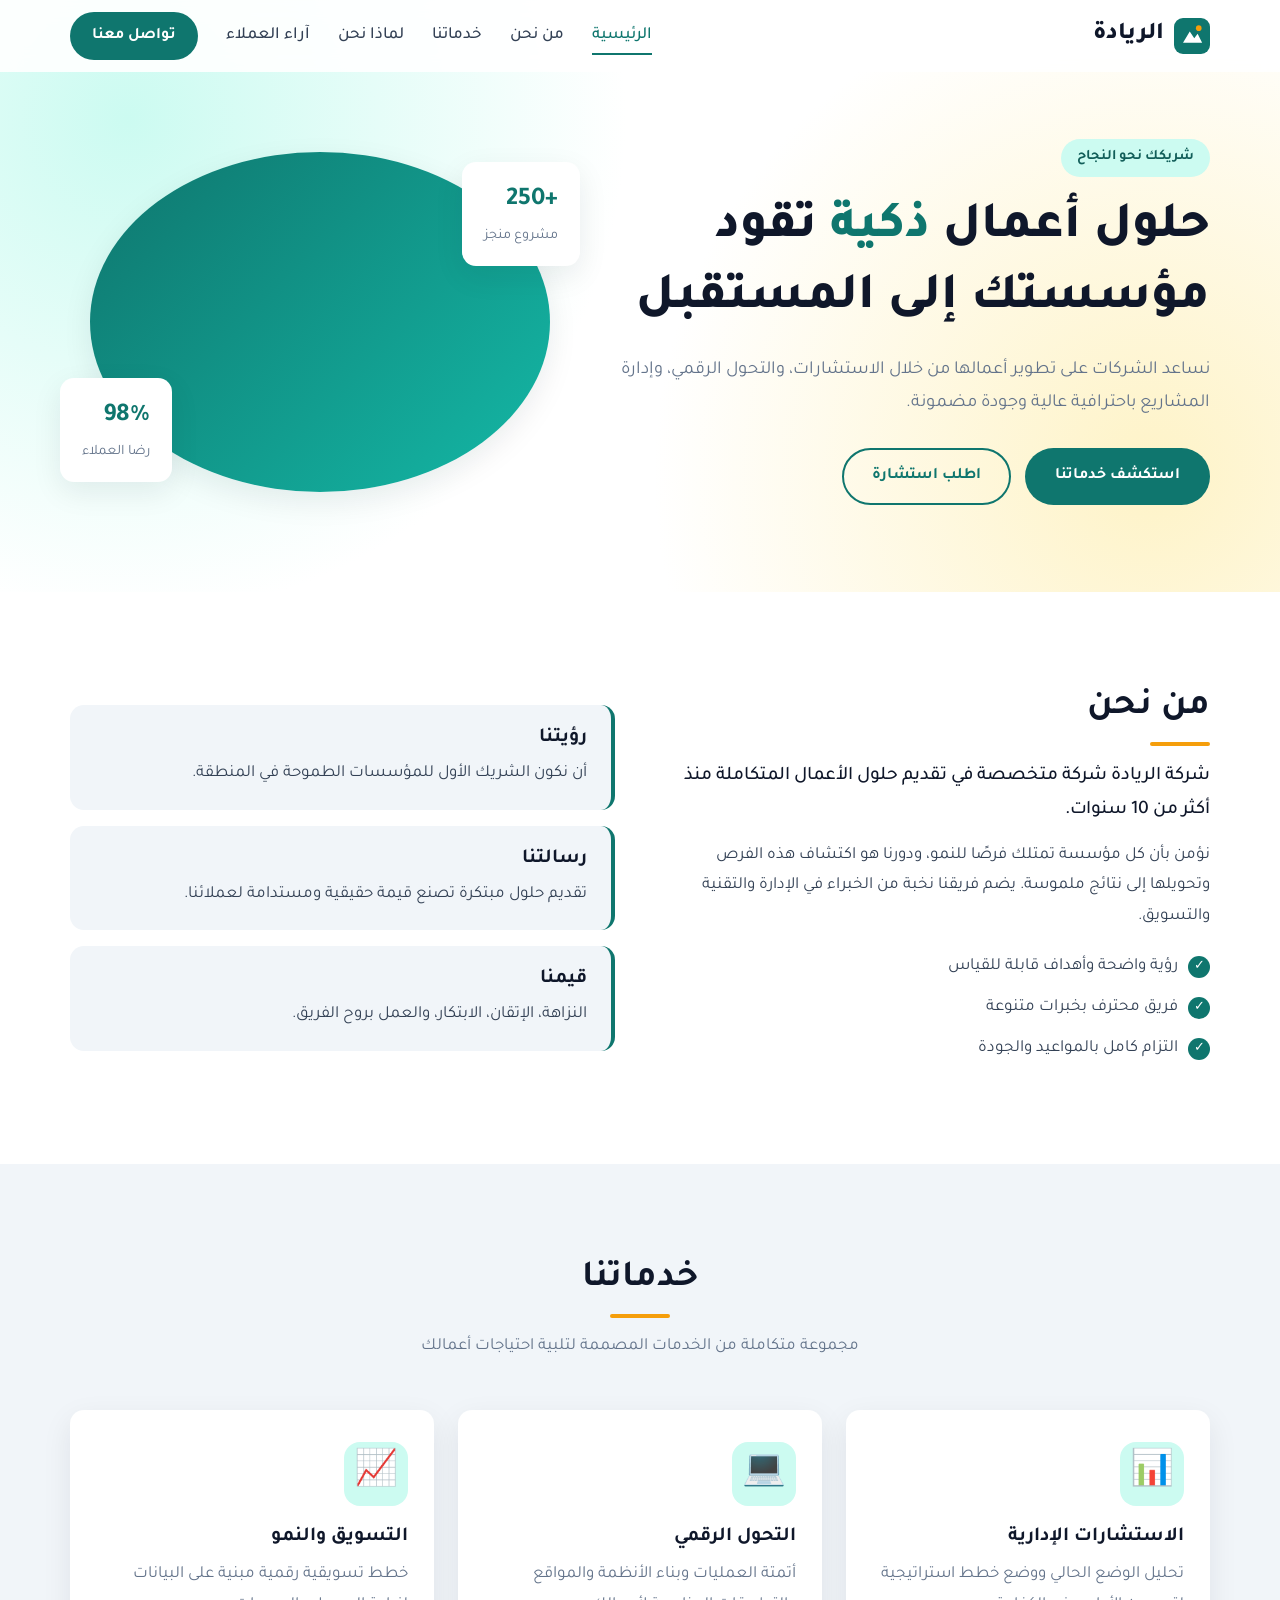
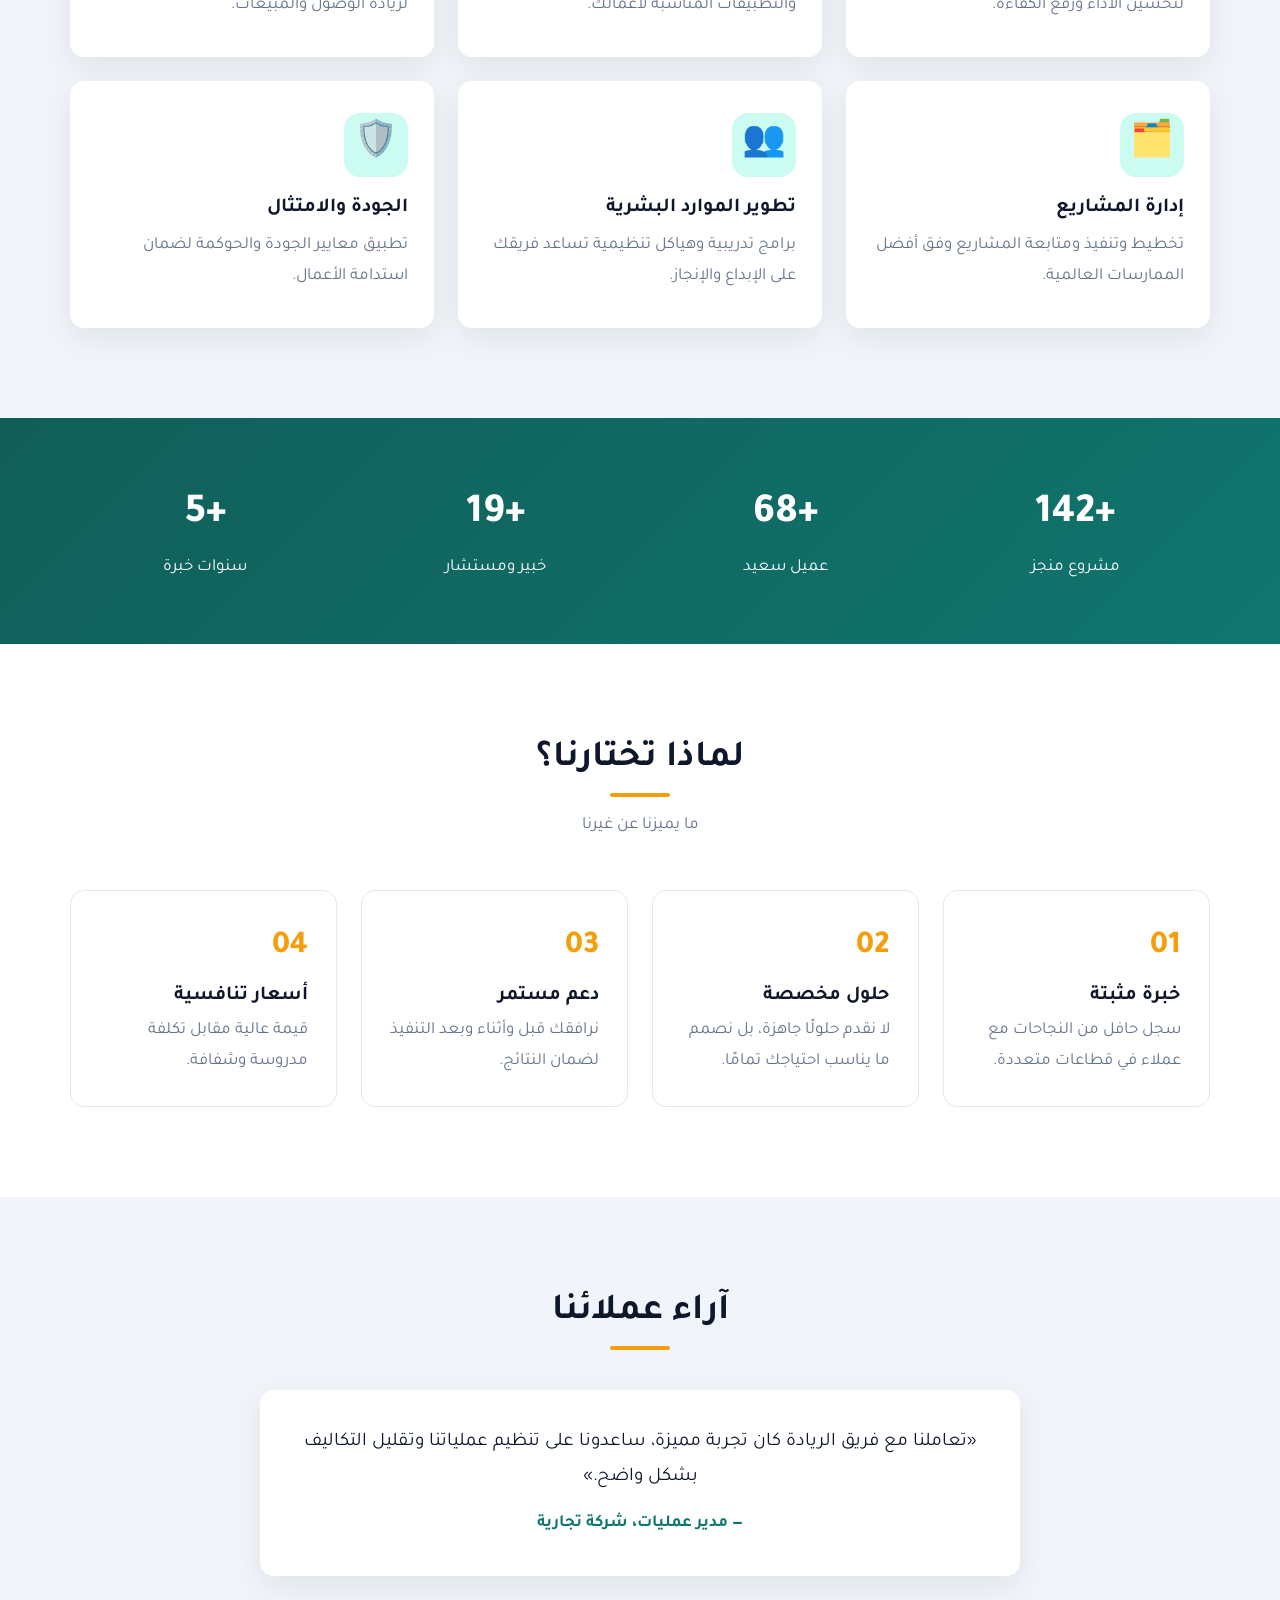
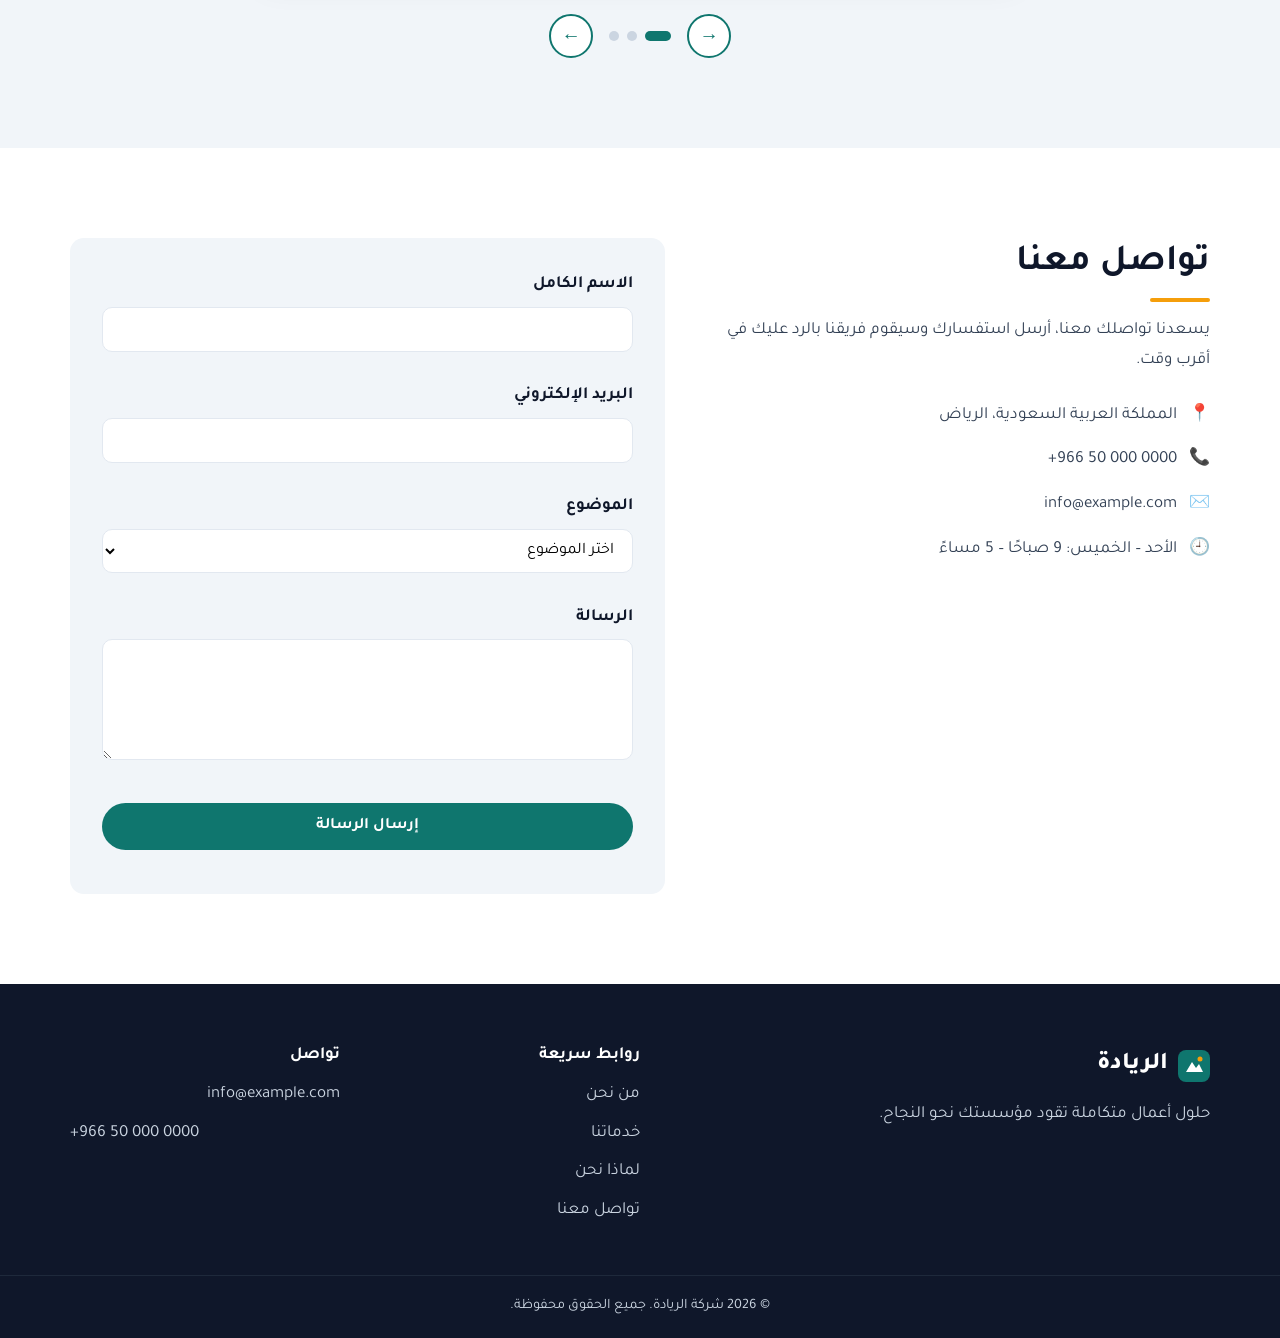
==== company-website/index.html @ 2f52f38e "أول نسخة: كل المشاريع وصفحة البورتفوليو" ====
<!DOCTYPE html>
<html lang="ar" dir="rtl">
<head>
  <meta charset="UTF-8">
  <meta name="viewport" content="width=device-width, initial-scale=1.0">
  <title>شركة الريادة | حلول أعمال متكاملة</title>
  <meta name="description" content="شركة الريادة - نقدم حلول أعمال وتقنية متكاملة تساعد مؤسستك على النمو.">
  <link rel="icon" href="assets/favicon.svg" type="image/svg+xml">
  <link rel="preconnect" href="https://fonts.googleapis.com">
  <link rel="preconnect" href="https://fonts.gstatic.com" crossorigin>
  <link href="https://fonts.googleapis.com/css2?family=Tajawal:wght@400;500;700;800&display=swap" rel="stylesheet">
  <link rel="stylesheet" href="css/style.css">
</head>
<body>

  <!-- الشريط العلوي -->
  <header class="header" id="header">
    <div class="container nav-wrap">
      <a href="#home" class="logo">
        <img src="assets/favicon.svg" alt="" width="36" height="36">
        <span>الريادة</span>
      </a>
      <button class="menu-toggle" id="menuToggle" aria-label="فتح القائمة" aria-expanded="false" aria-controls="navMenu">
        <span></span><span></span><span></span>
      </button>
      <nav class="nav" id="navMenu">
        <a href="#home" class="nav-link active">الرئيسية</a>
        <a href="#about" class="nav-link">من نحن</a>
        <a href="#services" class="nav-link">خدماتنا</a>
        <a href="#why" class="nav-link">لماذا نحن</a>
        <a href="#testimonials" class="nav-link">آراء العملاء</a>
        <a href="#contact" class="btn btn-primary btn-sm">تواصل معنا</a>
      </nav>
    </div>
  </header>

  <main>
    <!-- الواجهة الرئيسية -->
    <section class="hero" id="home">
      <div class="container hero-grid">
        <div class="hero-text">
          <span class="badge">شريكك نحو النجاح</span>
          <h1>حلول أعمال <span class="highlight">ذكية</span> تقود مؤسستك إلى المستقبل</h1>
          <p>نساعد الشركات على تطوير أعمالها من خلال الاستشارات، والتحول الرقمي، وإدارة المشاريع باحترافية عالية وجودة مضمونة.</p>
          <div class="hero-actions">
            <a href="#services" class="btn btn-primary">استكشف خدماتنا</a>
            <a href="#contact" class="btn btn-outline">اطلب استشارة</a>
          </div>
        </div>
        <div class="hero-visual" aria-hidden="true">
          <div class="card-float c1"><strong>+250</strong><span>مشروع منجز</span></div>
          <div class="card-float c2"><strong>98%</strong><span>رضا العملاء</span></div>
          <div class="circle"></div>
        </div>
      </div>
    </section>

    <!-- من نحن -->
    <section class="section" id="about">
      <div class="container about-grid">
        <div>
          <h2 class="section-title">من نحن</h2>
          <p class="lead">شركة الريادة شركة متخصصة في تقديم حلول الأعمال المتكاملة منذ أكثر من 10 سنوات.</p>
          <p>نؤمن بأن كل مؤسسة تمتلك فرصًا للنمو، ودورنا هو اكتشاف هذه الفرص وتحويلها إلى نتائج ملموسة. يضم فريقنا نخبة من الخبراء في الإدارة والتقنية والتسويق.</p>
          <ul class="check-list">
            <li>رؤية واضحة وأهداف قابلة للقياس</li>
            <li>فريق محترف بخبرات متنوعة</li>
            <li>التزام كامل بالمواعيد والجودة</li>
          </ul>
        </div>
        <div class="about-cards">
          <div class="mini-card"><h3>رؤيتنا</h3><p>أن نكون الشريك الأول للمؤسسات الطموحة في المنطقة.</p></div>
          <div class="mini-card"><h3>رسالتنا</h3><p>تقديم حلول مبتكرة تصنع قيمة حقيقية ومستدامة لعملائنا.</p></div>
          <div class="mini-card"><h3>قيمنا</h3><p>النزاهة، الإتقان، الابتكار، والعمل بروح الفريق.</p></div>
        </div>
      </div>
    </section>

    <!-- الخدمات -->
    <section class="section section-alt" id="services">
      <div class="container">
        <h2 class="section-title center">خدماتنا</h2>
        <p class="section-sub">مجموعة متكاملة من الخدمات المصممة لتلبية احتياجات أعمالك</p>
        <div class="services-grid">
          <article class="service-card">
            <div class="icon">📊</div>
            <h3>الاستشارات الإدارية</h3>
            <p>تحليل الوضع الحالي ووضع خطط استراتيجية لتحسين الأداء ورفع الكفاءة.</p>
          </article>
          <article class="service-card">
            <div class="icon">💻</div>
            <h3>التحول الرقمي</h3>
            <p>أتمتة العمليات وبناء الأنظمة والمواقع والتطبيقات المناسبة لأعمالك.</p>
          </article>
          <article class="service-card">
            <div class="icon">📈</div>
            <h3>التسويق والنمو</h3>
            <p>خطط تسويقية رقمية مبنية على البيانات لزيادة الوصول والمبيعات.</p>
          </article>
          <article class="service-card">
            <div class="icon">🗂️</div>
            <h3>إدارة المشاريع</h3>
            <p>تخطيط وتنفيذ ومتابعة المشاريع وفق أفضل الممارسات العالمية.</p>
          </article>
          <article class="service-card">
            <div class="icon">👥</div>
            <h3>تطوير الموارد البشرية</h3>
            <p>برامج تدريبية وهياكل تنظيمية تساعد فريقك على الإبداع والإنجاز.</p>
          </article>
          <article class="service-card">
            <div class="icon">🛡️</div>
            <h3>الجودة والامتثال</h3>
            <p>تطبيق معايير الجودة والحوكمة لضمان استدامة الأعمال.</p>
          </article>
        </div>
      </div>
    </section>

    <!-- الإحصائيات -->
    <section class="stats">
      <div class="container stats-grid">
        <div class="stat"><strong class="counter" data-target="250">0</strong><span>مشروع منجز</span></div>
        <div class="stat"><strong class="counter" data-target="120">0</strong><span>عميل سعيد</span></div>
        <div class="stat"><strong class="counter" data-target="35">0</strong><span>خبير ومستشار</span></div>
        <div class="stat"><strong class="counter" data-target="10">0</strong><span>سنوات خبرة</span></div>
      </div>
    </section>

    <!-- لماذا نحن -->
    <section class="section" id="why">
      <div class="container">
        <h2 class="section-title center">لماذا تختارنا؟</h2>
        <p class="section-sub">ما يميزنا عن غيرنا</p>
        <div class="why-grid">
          <div class="why-item"><span class="num">01</span><h3>خبرة مثبتة</h3><p>سجل حافل من النجاحات مع عملاء في قطاعات متعددة.</p></div>
          <div class="why-item"><span class="num">02</span><h3>حلول مخصصة</h3><p>لا نقدم حلولًا جاهزة، بل نصمم ما يناسب احتياجك تمامًا.</p></div>
          <div class="why-item"><span class="num">03</span><h3>دعم مستمر</h3><p>نرافقك قبل وأثناء وبعد التنفيذ لضمان النتائج.</p></div>
          <div class="why-item"><span class="num">04</span><h3>أسعار تنافسية</h3><p>قيمة عالية مقابل تكلفة مدروسة وشفافة.</p></div>
        </div>
      </div>
    </section>

    <!-- آراء العملاء -->
    <section class="section section-alt" id="testimonials">
      <div class="container">
        <h2 class="section-title center">آراء عملائنا</h2>
        <div class="slider" id="slider">
          <div class="slides">
            <blockquote class="slide active">
              <p>«تعاملنا مع فريق الريادة كان تجربة مميزة، ساعدونا على تنظيم عملياتنا وتقليل التكاليف بشكل واضح.»</p>
              <cite>— مدير عمليات، شركة تجارية</cite>
            </blockquote>
            <blockquote class="slide">
              <p>«احترافية عالية والتزام بالمواعيد. أنصح بهم لأي مؤسسة تبحث عن التطوير الحقيقي.»</p>
              <cite>— رئيس تنفيذي، مؤسسة خدمية</cite>
            </blockquote>
            <blockquote class="slide">
              <p>«مشروع التحول الرقمي الذي نفذوه غيّر طريقة عملنا بالكامل للأفضل.»</p>
              <cite>— مدير تقنية المعلومات، شركة صناعية</cite>
            </blockquote>
          </div>
          <div class="slider-controls">
            <button class="slider-btn" id="prevSlide" aria-label="السابق">→</button>
            <div class="dots" id="dots"></div>
            <button class="slider-btn" id="nextSlide" aria-label="التالي">←</button>
          </div>
        </div>
      </div>
    </section>

    <!-- تواصل معنا -->
    <section class="section" id="contact">
      <div class="container contact-grid">
        <div>
          <h2 class="section-title">تواصل معنا</h2>
          <p>يسعدنا تواصلك معنا، أرسل استفسارك وسيقوم فريقنا بالرد عليك في أقرب وقت.</p>
          <ul class="contact-info">
            <li><span>📍</span> المملكة العربية السعودية، الرياض</li>
            <li><span>📞</span> <a href="tel:+966500000000" dir="ltr">+966 50 000 0000</a></li>
            <li><span>✉️</span> <a href="mailto:info@example.com">info@example.com</a></li>
            <li><span>🕘</span> الأحد – الخميس: 9 صباحًا – 5 مساءً</li>
          </ul>
        </div>
        <form class="contact-form" id="contactForm" novalidate>
          <div class="field">
            <label for="name">الاسم الكامل</label>
            <input type="text" id="name" name="name" required>
            <small class="error"></small>
          </div>
          <div class="field">
            <label for="email">البريد الإلكتروني</label>
            <input type="email" id="email" name="email" dir="ltr" required>
            <small class="error"></small>
          </div>
          <div class="field">
            <label for="subject">الموضوع</label>
            <select id="subject" name="subject" required>
              <option value="">اختر الموضوع</option>
              <option>طلب استشارة</option>
              <option>استفسار عن خدمة</option>
              <option>شراكة</option>
              <option>أخرى</option>
            </select>
            <small class="error"></small>
          </div>
          <div class="field">
            <label for="message">الرسالة</label>
            <textarea id="message" name="message" rows="5" required></textarea>
            <small class="error"></small>
          </div>
          <button type="submit" class="btn btn-primary btn-block">إرسال الرسالة</button>
          <p class="form-status" id="formStatus" role="status"></p>
        </form>
      </div>
    </section>
  </main>

  <footer class="footer">
    <div class="container footer-grid">
      <div>
        <a href="#home" class="logo light"><img src="assets/favicon.svg" alt="" width="32" height="32"><span>الريادة</span></a>
        <p>حلول أعمال متكاملة تقود مؤسستك نحو النجاح.</p>
      </div>
      <div>
        <h4>روابط سريعة</h4>
        <a href="#about">من نحن</a>
        <a href="#services">خدماتنا</a>
        <a href="#why">لماذا نحن</a>
        <a href="#contact">تواصل معنا</a>
      </div>
      <div>
        <h4>تواصل</h4>
        <a href="mailto:info@example.com">info@example.com</a>
        <a href="tel:+966500000000" dir="ltr">+966 50 000 0000</a>
      </div>
    </div>
    <div class="copyright">© <span id="year"></span> شركة الريادة. جميع الحقوق محفوظة.</div>
  </footer>

  <button class="to-top" id="toTop" aria-label="العودة للأعلى">↑</button>

  <script src="js/main.js"></script>
</body>
</html>
---- company-website/css/style.css ----
:root {
  --primary: #0f766e;
  --primary-dark: #115e59;
  --accent: #f59e0b;
  --dark: #0f172a;
  --text: #334155;
  --muted: #64748b;
  --bg: #ffffff;
  --bg-alt: #f1f5f9;
  --border: #e2e8f0;
  --radius: 14px;
  --shadow: 0 10px 30px rgba(15, 23, 42, .08);
  --header-h: 72px;
}

*, *::before, *::after { box-sizing: border-box; margin: 0; padding: 0; }
html { scroll-behavior: smooth; scroll-padding-top: var(--header-h); }
body {
  font-family: 'Tajawal', Tahoma, Arial, sans-serif;
  color: var(--text);
  background: var(--bg);
  line-height: 1.8;
  font-size: 17px;
  overflow-x: hidden;
}
img { max-width: 100%; display: block; }
a { color: inherit; text-decoration: none; }
h1, h2, h3, h4 { color: var(--dark); line-height: 1.4; }
.container { width: min(1140px, 100% - 32px); margin-inline: auto; }

/* أزرار */
.btn {
  display: inline-block; padding: 12px 28px; border-radius: 999px;
  font-weight: 700; font-family: inherit; font-size: 1rem;
  border: 2px solid transparent; cursor: pointer; transition: .25s;
}
.btn-primary { background: var(--primary); color: #fff; }
.btn-primary:hover { background: var(--primary-dark); transform: translateY(-2px); }
.btn-outline { border-color: var(--primary); color: var(--primary); }
.btn-outline:hover { background: var(--primary); color: #fff; }
.btn-sm { padding: 8px 20px; }
.btn-block { width: 100%; }

/* الهيدر */
.header {
  position: fixed; inset: 0 0 auto 0; height: var(--header-h); z-index: 100;
  background: rgba(255,255,255,.9); backdrop-filter: blur(10px);
  transition: box-shadow .3s;
}
.header.scrolled { box-shadow: 0 2px 20px rgba(0,0,0,.08); }
.nav-wrap { height: 100%; display: flex; align-items: center; justify-content: space-between; }
.logo { display: flex; align-items: center; gap: 10px; font-size: 1.5rem; font-weight: 800; color: var(--dark); }
.logo.light { color: #fff; }
.nav { display: flex; align-items: center; gap: 28px; }
.nav-link { font-weight: 500; position: relative; transition: color .2s; }
.nav-link::after {
  content: ""; position: absolute; bottom: -4px; right: 0; width: 0; height: 2px;
  background: var(--primary); transition: width .25s;
}
.nav-link:hover, .nav-link.active { color: var(--primary); }
.nav-link:hover::after, .nav-link.active::after { width: 100%; }

.menu-toggle { display: none; background: none; border: 0; cursor: pointer; padding: 8px; }
.menu-toggle span { display: block; width: 26px; height: 3px; margin: 5px 0; background: var(--dark); border-radius: 3px; transition: .3s; }
.menu-toggle.open span:nth-child(1) { transform: translateY(8px) rotate(45deg); }
.menu-toggle.open span:nth-child(2) { opacity: 0; }
.menu-toggle.open span:nth-child(3) { transform: translateY(-8px) rotate(-45deg); }

/* الواجهة */
.hero {
  padding: calc(var(--header-h) + 60px) 0 80px;
  background: radial-gradient(circle at 10% 20%, #ccfbf1 0, transparent 40%),
              radial-gradient(circle at 90% 80%, #fef3c7 0, transparent 40%);
}
.hero-grid { display: grid; grid-template-columns: 1.2fr 1fr; gap: 40px; align-items: center; }
.badge { display: inline-block; background: #ccfbf1; color: var(--primary-dark); padding: 6px 16px; border-radius: 999px; font-weight: 700; font-size: .9rem; margin-bottom: 16px; }
.hero h1 { font-size: clamp(2rem, 4.5vw, 3.2rem); font-weight: 800; margin-bottom: 18px; }
.highlight { color: var(--primary); }
.hero p { font-size: 1.15rem; color: var(--muted); margin-bottom: 28px; }
.hero-actions { display: flex; gap: 14px; flex-wrap: wrap; }
.hero-visual { position: relative; height: 380px; }
.circle {
  position: absolute; inset: 20px; border-radius: 50%;
  background: linear-gradient(135deg, var(--primary), #14b8a6);
  box-shadow: var(--shadow);
}
.card-float {
  position: absolute; z-index: 2; background: #fff; padding: 16px 22px; border-radius: var(--radius);
  box-shadow: var(--shadow); display: flex; flex-direction: column; animation: float 4s ease-in-out infinite;
}
.card-float strong { font-size: 1.6rem; color: var(--primary); }
.card-float span { color: var(--muted); font-size: .9rem; }
.c1 { top: 30px; right: -10px; }
.c2 { bottom: 30px; left: -10px; animation-delay: 2s; }
@keyframes float { 50% { transform: translateY(-12px); } }

/* الأقسام */
.section { padding: 90px 0; }
.section-alt { background: var(--bg-alt); }
.section-title { font-size: clamp(1.7rem, 3vw, 2.3rem); margin-bottom: 14px; position: relative; padding-bottom: 12px; }
.section-title::after { content: ""; position: absolute; bottom: 0; right: 0; width: 60px; height: 4px; background: var(--accent); border-radius: 4px; }
.section-title.center { text-align: center; }
.section-title.center::after { right: 50%; transform: translateX(50%); }
.section-sub { text-align: center; color: var(--muted); margin-bottom: 48px; }
.lead { font-size: 1.2rem; font-weight: 500; color: var(--dark); margin-bottom: 12px; }

.about-grid { display: grid; grid-template-columns: 1fr 1fr; gap: 50px; align-items: center; }
.check-list { list-style: none; margin-top: 20px; }
.check-list li { padding-right: 32px; position: relative; margin-bottom: 10px; }
.check-list li::before { content: "✓"; position: absolute; right: 0; color: #fff; background: var(--primary); width: 22px; height: 22px; border-radius: 50%; display: grid; place-items: center; font-size: .8rem; top: 4px; }
.about-cards { display: grid; gap: 16px; }
.mini-card { background: var(--bg-alt); border-right: 4px solid var(--primary); padding: 20px 24px; border-radius: var(--radius); }
.mini-card h3 { margin-bottom: 6px; }

.services-grid { display: grid; grid-template-columns: repeat(3, 1fr); gap: 24px; }
.service-card { background: #fff; padding: 32px 26px; border-radius: var(--radius); box-shadow: var(--shadow); transition: .3s; border-bottom: 4px solid transparent; }
.service-card:hover { transform: translateY(-8px); border-bottom-color: var(--primary); }
.service-card .icon { font-size: 2.2rem; width: 64px; height: 64px; display: grid; place-items: center; background: #ccfbf1; border-radius: 16px; margin-bottom: 18px; }
.service-card h3 { margin-bottom: 8px; }
.service-card p { color: var(--muted); }

.stats { background: linear-gradient(135deg, var(--primary-dark), var(--primary)); color: #fff; padding: 60px 0; }
.stats-grid { display: grid; grid-template-columns: repeat(4, 1fr); text-align: center; gap: 20px; }
.stat strong { display: block; font-size: 2.6rem; font-weight: 800; }
.stat strong::before { content: "+"; }

.why-grid { display: grid; grid-template-columns: repeat(4, 1fr); gap: 24px; }
.why-item { padding: 28px; border: 1px solid var(--border); border-radius: var(--radius); transition: .3s; }
.why-item:hover { box-shadow: var(--shadow); border-color: transparent; }
.why-item .num { font-size: 2rem; font-weight: 800; color: var(--accent); }
.why-item h3 { margin: 6px 0; }
.why-item p { color: var(--muted); }

/* السلايدر */
.slider { max-width: 760px; margin: 40px auto 0; text-align: center; }
.slides { position: relative; min-height: 200px; }
.slide { position: absolute; inset: 0; opacity: 0; visibility: hidden; transition: opacity .5s; background: #fff; padding: 36px; border-radius: var(--radius); box-shadow: var(--shadow); }
.slide.active { opacity: 1; visibility: visible; position: relative; }
.slide p { font-size: 1.2rem; color: var(--dark); margin-bottom: 14px; }
.slide cite { color: var(--primary); font-style: normal; font-weight: 700; }
.slider-controls { display: flex; justify-content: center; align-items: center; gap: 16px; margin-top: 24px; }
.slider-btn { width: 44px; height: 44px; border-radius: 50%; border: 2px solid var(--primary); background: #fff; color: var(--primary); font-size: 1.2rem; cursor: pointer; transition: .2s; }
.slider-btn:hover { background: var(--primary); color: #fff; }
.dots { display: flex; gap: 8px; }
.dot { width: 10px; height: 10px; border-radius: 50%; background: #cbd5e1; border: 0; cursor: pointer; }
.dot.active { background: var(--primary); width: 26px; border-radius: 6px; }

/* التواصل */
.contact-grid { display: grid; grid-template-columns: 1fr 1.2fr; gap: 50px; }
.contact-info { list-style: none; margin-top: 24px; }
.contact-info li { display: flex; gap: 12px; align-items: center; margin-bottom: 14px; }
.contact-info a:hover { color: var(--primary); }
.contact-form { background: var(--bg-alt); padding: 32px; border-radius: var(--radius); }
.field { margin-bottom: 16px; }
.field label { display: block; font-weight: 700; margin-bottom: 6px; color: var(--dark); }
.field input, .field select, .field textarea {
  width: 100%; padding: 12px 14px; border: 1px solid var(--border); border-radius: 10px;
  font-family: inherit; font-size: 1rem; background: #fff; transition: border-color .2s;
}
.field input:focus, .field select:focus, .field textarea:focus { outline: none; border-color: var(--primary); box-shadow: 0 0 0 3px #ccfbf1; }
.field.invalid input, .field.invalid select, .field.invalid textarea { border-color: #dc2626; }
.error { color: #dc2626; font-size: .85rem; min-height: 1em; display: block; }
.form-status { margin-top: 12px; font-weight: 700; text-align: center; }
.form-status.success { color: var(--primary); }

/* الفوتر */
.footer { background: var(--dark); color: #cbd5e1; padding-top: 60px; }
.footer-grid { display: grid; grid-template-columns: 2fr 1fr 1fr; gap: 30px; padding-bottom: 40px; }
.footer h4 { color: #fff; margin-bottom: 12px; }
.footer-grid > div > a:not(.logo) { display: block; margin-bottom: 8px; transition: color .2s; }
.footer-grid a:hover { color: var(--accent); }
.footer .logo { margin-bottom: 12px; }
.copyright { border-top: 1px solid #1e293b; text-align: center; padding: 18px 0; font-size: .9rem; }

.to-top {
  position: fixed; bottom: 24px; left: 24px; width: 46px; height: 46px; border-radius: 50%;
  border: 0; background: var(--primary); color: #fff; font-size: 1.3rem; cursor: pointer;
  opacity: 0; visibility: hidden; transition: .3s; box-shadow: var(--shadow); z-index: 90;
}
.to-top.show { opacity: 1; visibility: visible; }

/* ظهور تدريجي */
.reveal { opacity: 0; transform: translateY(30px); transition: .7s ease; }
.reveal.visible { opacity: 1; transform: none; }

/* صفحة 404 */
.notfound { min-height: 100vh; display: grid; place-items: center; text-align: center; padding: 16px; }
.notfound h1 { font-size: 6rem; color: var(--primary); }

/* التجاوب */
@media (max-width: 992px) {
  .services-grid { grid-template-columns: repeat(2, 1fr); }
  .why-grid { grid-template-columns: repeat(2, 1fr); }
}
@media (max-width: 820px) {
  .menu-toggle { display: block; }
  .nav {
    position: fixed; top: var(--header-h); right: 0; left: 0;
    flex-direction: column; gap: 0; background: #fff; padding: 10px 16px 20px;
    box-shadow: 0 10px 20px rgba(0,0,0,.08);
    transform: translateY(-120%); transition: transform .3s; z-index: -1;
  }
  .nav.open { transform: none; }
  .nav-link { width: 100%; padding: 12px 0; border-bottom: 1px solid var(--border); }
  .nav-link::after { display: none; }
  .nav .btn { margin-top: 14px; }
  .hero-grid, .about-grid, .contact-grid { grid-template-columns: 1fr; }
  .hero-visual { height: 280px; max-width: 320px; margin-inline: auto; width: 100%; }
  .stats-grid { grid-template-columns: repeat(2, 1fr); }
  .footer-grid { grid-template-columns: 1fr; }
  .section { padding: 64px 0; }
}
@media (max-width: 560px) {
  .services-grid, .why-grid { grid-template-columns: 1fr; }
  .contact-form { padding: 22px; }
  .c1 { right: 0; } .c2 { left: 0; }
}
@media (prefers-reduced-motion: reduce) {
  *, *::before, *::after { animation: none !important; transition: none !important; }
  html { scroll-behavior: auto; }
}
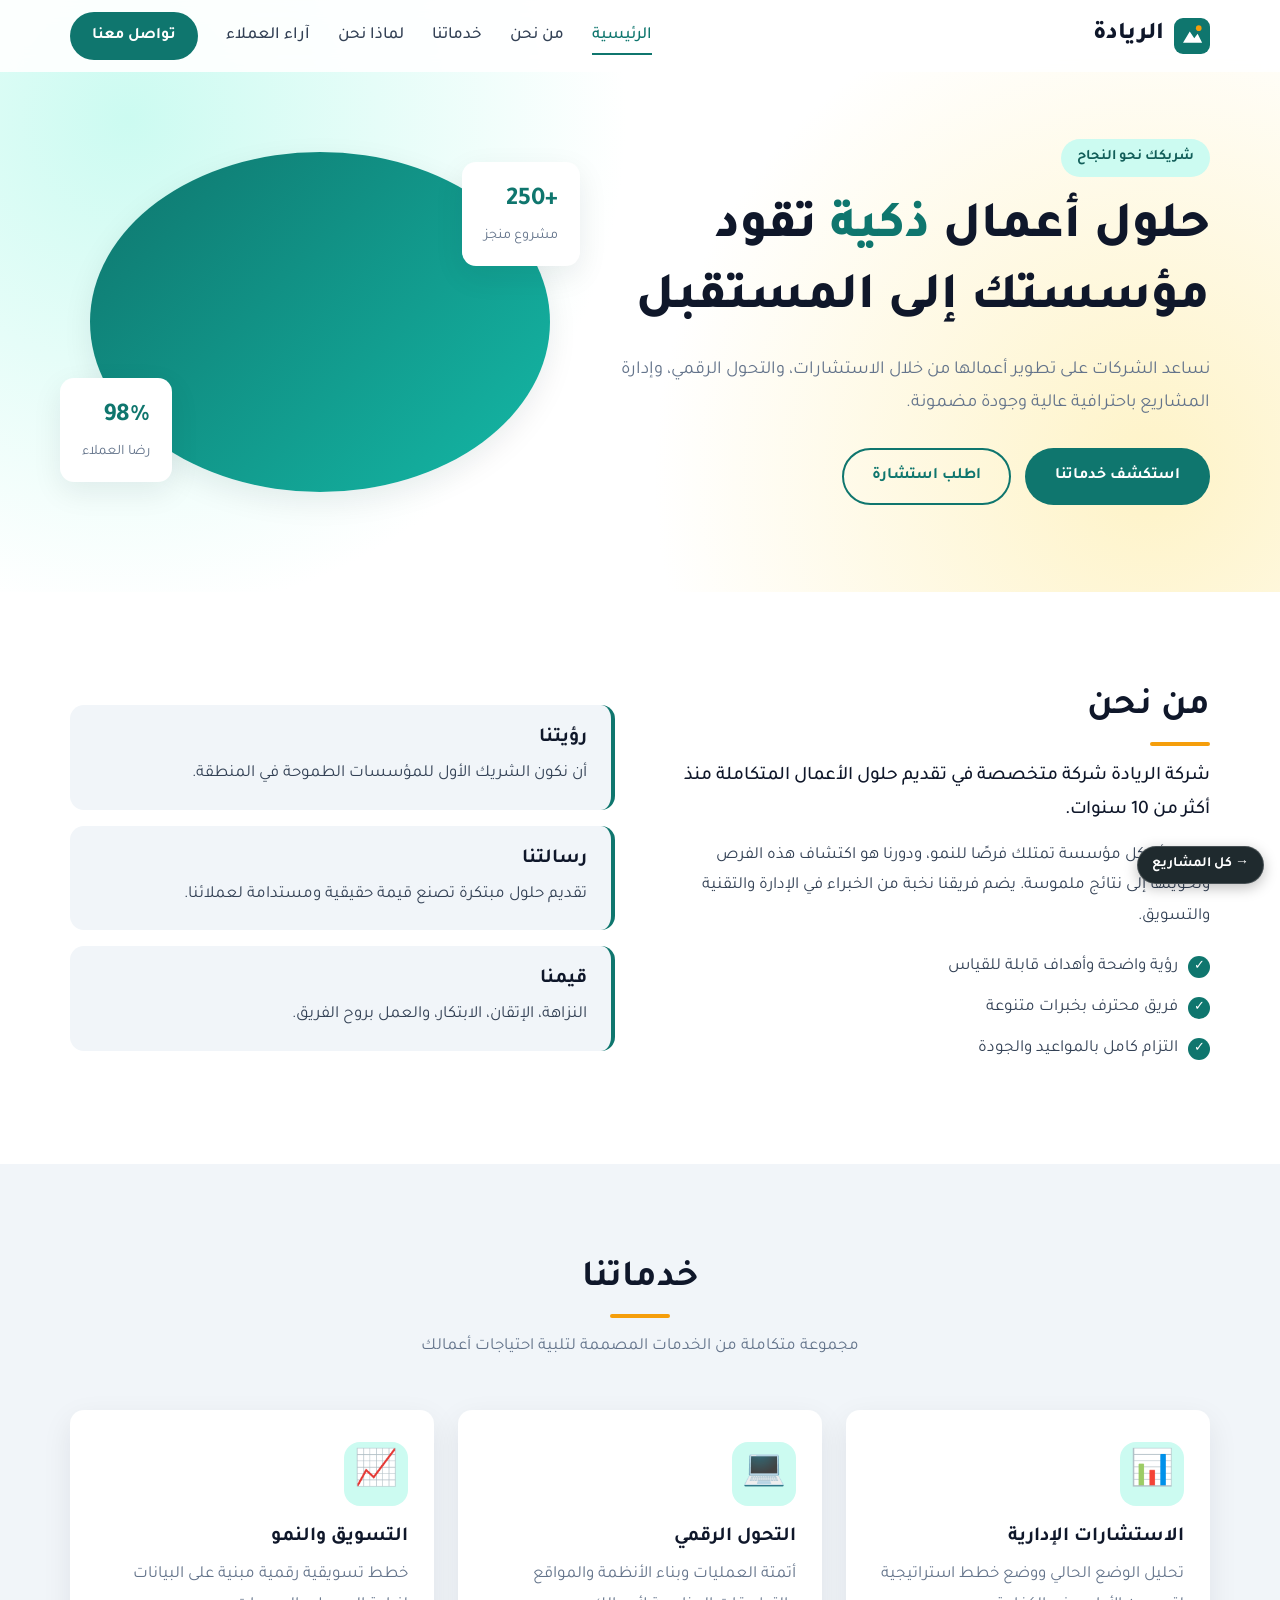
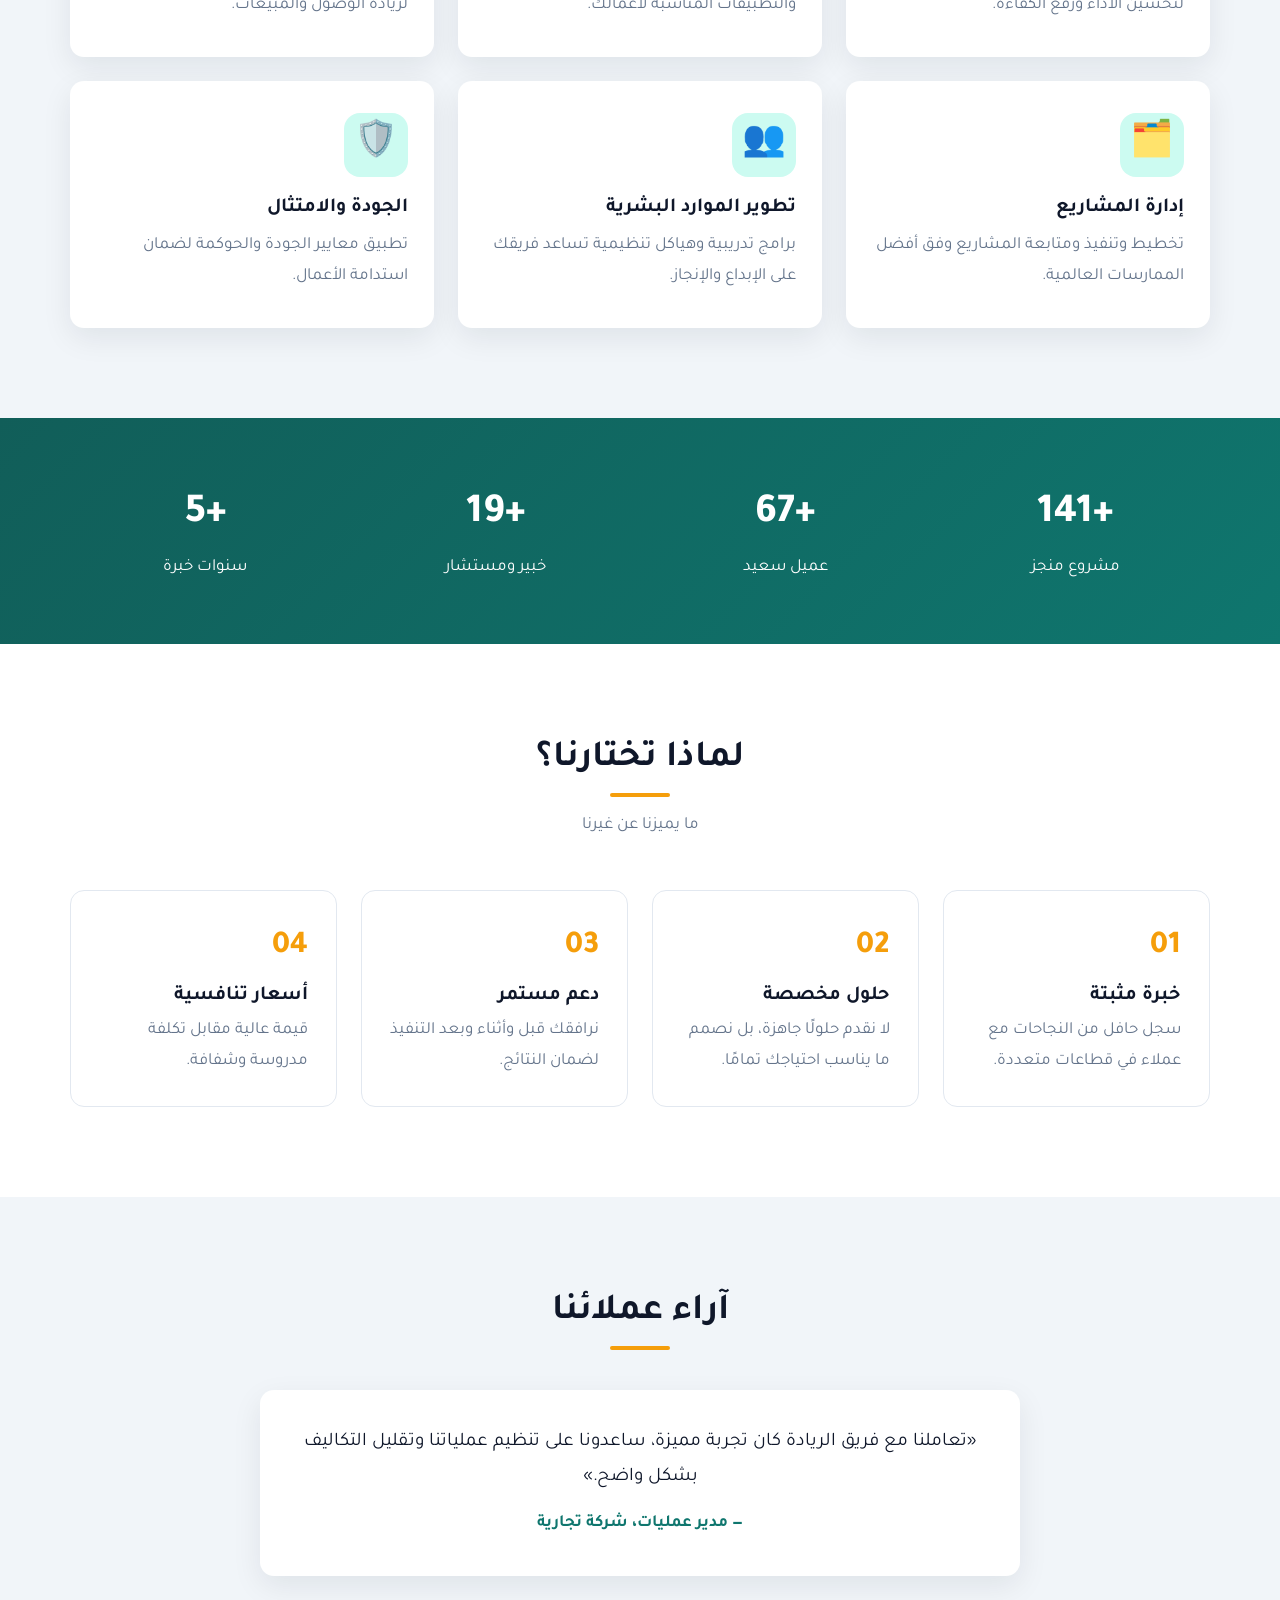
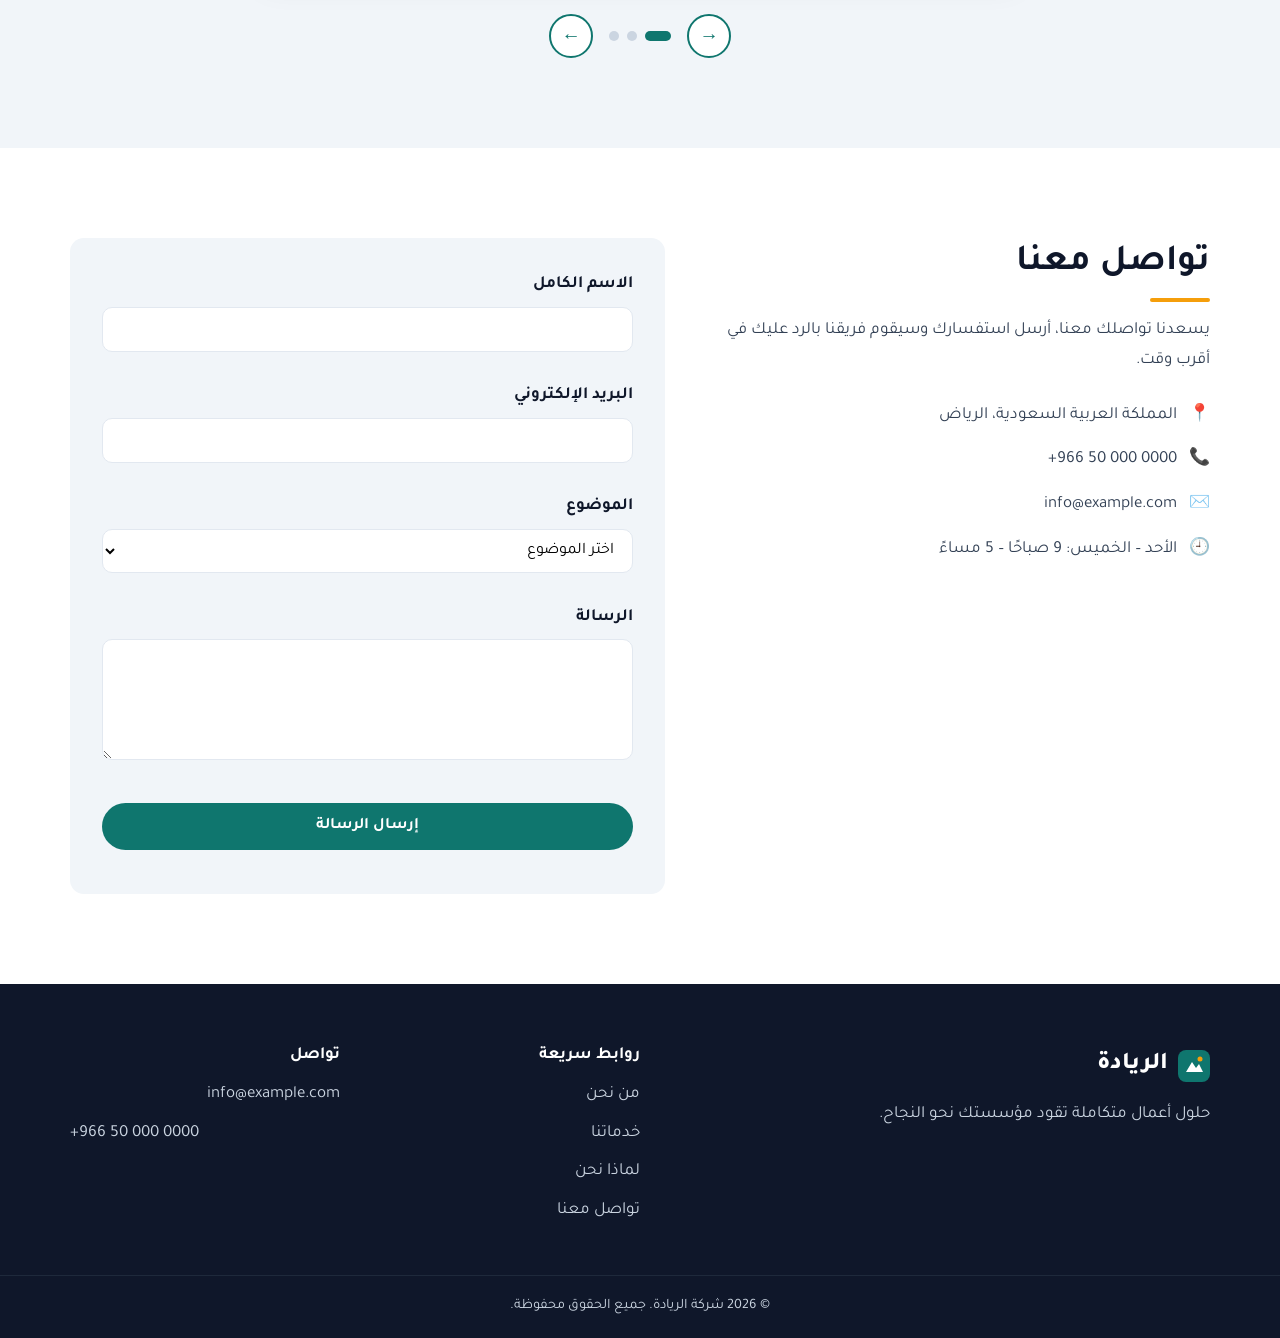
==== commit 893bcce5: "تنسيق رد مخطط الرحلات بدون رموز Markdown وإضافة زر رجوع لقائمة المشاريع" ====
--- a/company-website/index.html
+++ b/company-website/index.html
@@ -240,5 +240,12 @@
   <button class="to-top" id="toTop" aria-label="العودة للأعلى">↑</button>
 
   <script src="js/main.js"></script>
+<!-- زر الرجوع لقائمة المشاريع -->
+<a class="back-home" href="../" aria-label="الرجوع لقائمة المشاريع">→ كل المشاريع</a>
+<style>
+.back-home{position:fixed;bottom:16px;right:16px;z-index:2000;display:inline-flex;align-items:center;gap:4px;padding:8px 14px;border-radius:999px;background:#1f2a2e;color:#fff;border:1px solid rgba(255,255,255,.18);font:600 14px/1.4 "Tajawal","Segoe UI",Tahoma,sans-serif;text-decoration:none;box-shadow:0 4px 14px rgba(0,0,0,.25);direction:rtl}
+.back-home:hover,.back-home:focus-visible{background:#0f7a6c;color:#fff}
+@media print{.back-home{display:none}}
+</style>
 </body>
 </html>
